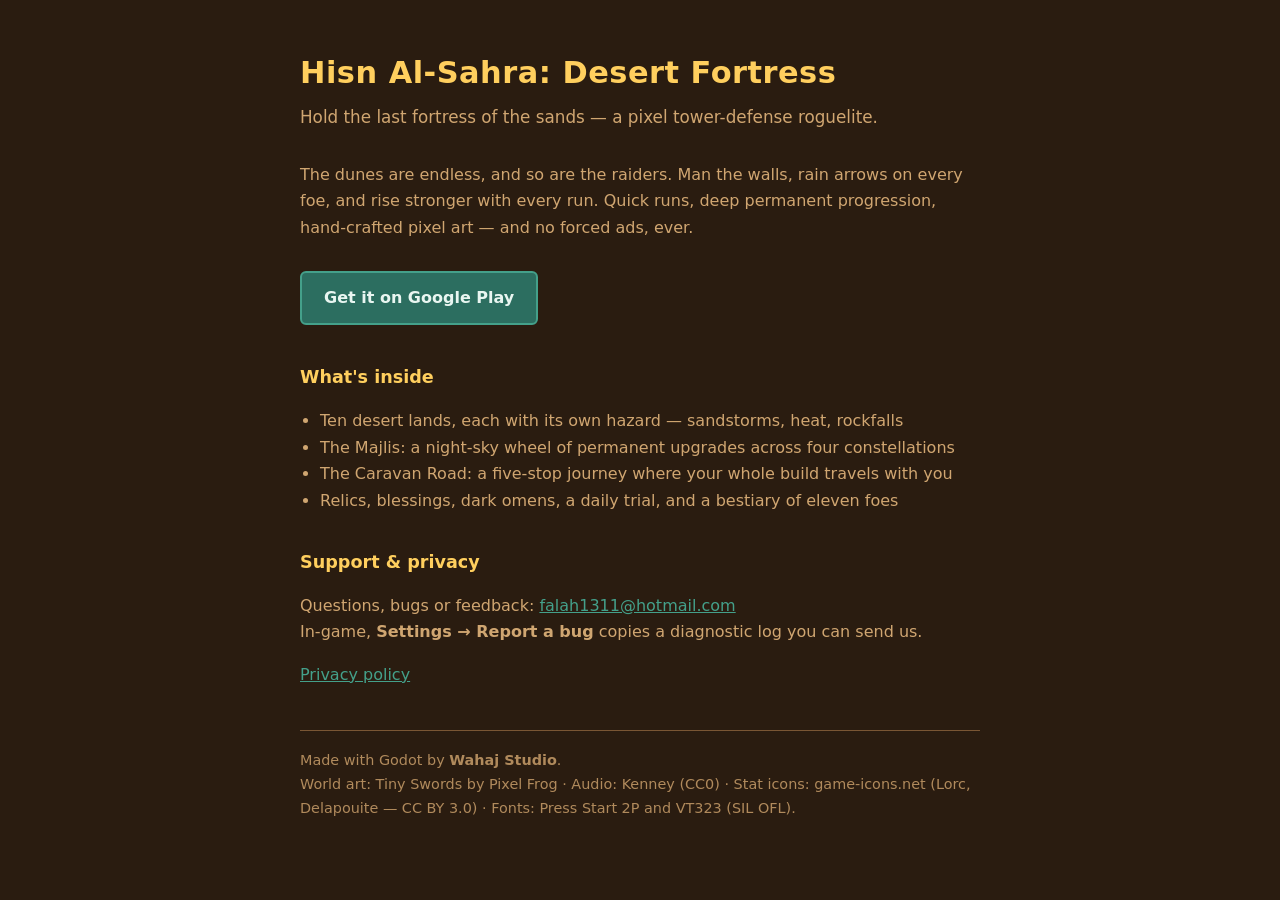
==== index.html @ 7610f56d "Add files via upload" ====
<!DOCTYPE html>
<html lang="en">
<head>
<meta charset="utf-8">
<meta name="viewport" content="width=device-width, initial-scale=1">
<title>Hisn Al-Sahra: Desert Fortress — Wahaj Studio</title>
<meta name="description" content="Hold the last fortress of the sands — a pixel tower-defense roguelite for Android by Wahaj Studio.">
<style>
  :root { color-scheme: dark; }
  body { margin:0; background:#2a1c10; color:#e9c794;
         font-family: system-ui,-apple-system,"Segoe UI",Roboto,sans-serif;
         line-height:1.65; }
  .wrap { max-width:680px; margin:0 auto; padding:48px 22px 64px; }
  h1 { font-size:1.9rem; margin:0 0 6px; color:#ffcf5e; letter-spacing:.5px; }
  .tag { color:#d0a671; font-size:1.05rem; margin:0 0 30px; }
  h2 { font-size:1.1rem; margin:34px 0 10px; color:#ffcf5e; }
  p, li { color:#d0a671; }
  ul { padding-left:20px; }
  a { color:#44a08a; }
  a:hover { color:#5dcaa5; }
  .cta { display:inline-block; margin:14px 0 4px; padding:12px 22px;
         background:#2c6e60; color:#e9f6f1; text-decoration:none;
         border:2px solid #44a08a; border-radius:6px; font-weight:600; }
  .cta:hover { background:#38897a; color:#fff; }
  footer { margin-top:42px; padding-top:18px; border-top:1px solid #7a5634;
           font-size:.9rem; color:#b08a5c; }
</style>
</head>
<body>
<div class="wrap">
  <h1>Hisn Al-Sahra: Desert Fortress</h1>
  <p class="tag">Hold the last fortress of the sands — a pixel tower-defense roguelite.</p>

  <p>The dunes are endless, and so are the raiders. Man the walls, rain arrows on
  every foe, and rise stronger with every run. Quick runs, deep permanent
  progression, hand-crafted pixel art — and no forced ads, ever.</p>

  <a class="cta" href="https://play.google.com/store/apps/details?id=com.wahajstudio.hisnalsahra">Get it on Google Play</a>

  <h2>What's inside</h2>
  <ul>
    <li>Ten desert lands, each with its own hazard — sandstorms, heat, rockfalls</li>
    <li>The Majlis: a night-sky wheel of permanent upgrades across four constellations</li>
    <li>The Caravan Road: a five-stop journey where your whole build travels with you</li>
    <li>Relics, blessings, dark omens, a daily trial, and a bestiary of eleven foes</li>
  </ul>

  <h2>Support &amp; privacy</h2>
  <p>Questions, bugs or feedback: <a href="mailto:falah1311@hotmail.com">falah1311@hotmail.com</a><br>
  In-game, <strong>Settings → Report a bug</strong> copies a diagnostic log you can send us.</p>
  <p><a href="privacy.html">Privacy policy</a></p>

  <footer>
    Made with Godot by <strong>Wahaj Studio</strong>.<br>
    World art: Tiny Swords by Pixel Frog · Audio: Kenney (CC0) ·
    Stat icons: game-icons.net (Lorc, Delapouite — CC BY 3.0) ·
    Fonts: Press Start 2P and VT323 (SIL OFL).
  </footer>
</div>
</body>
</html>
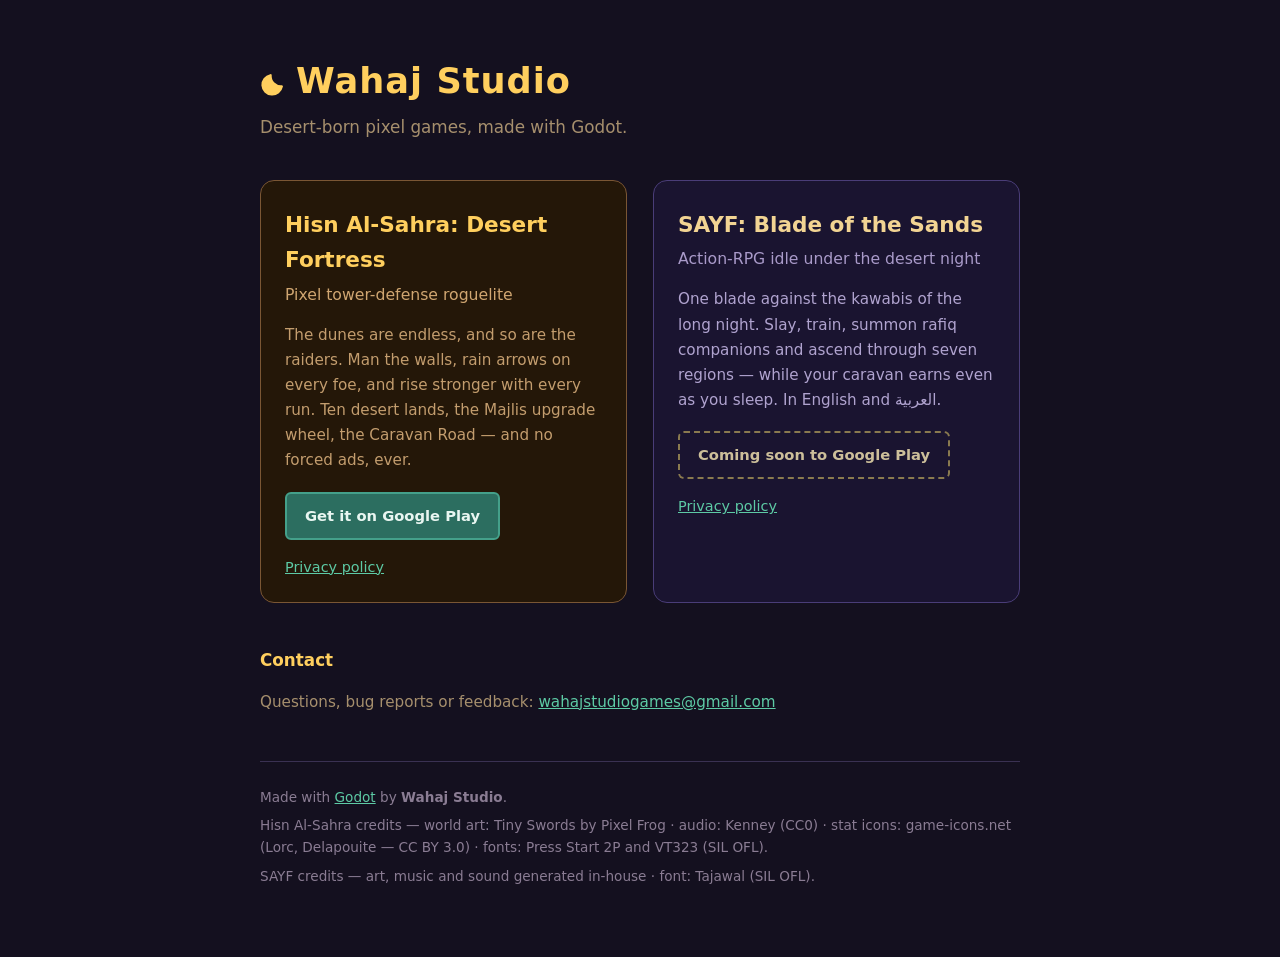
==== commit a389d9fe: "Wahaj Studio hub: both games on the landing page, SAYF privacy policy index.html becomes the studio " ====
--- a/index.html
+++ b/index.html
@@ -3,58 +3,101 @@
 <head>
 <meta charset="utf-8">
 <meta name="viewport" content="width=device-width, initial-scale=1">
-<title>Hisn Al-Sahra: Desert Fortress — Wahaj Studio</title>
-<meta name="description" content="Hold the last fortress of the sands — a pixel tower-defense roguelite for Android by Wahaj Studio.">
+<title>Wahaj Studio</title>
+<meta name="description" content="Wahaj Studio — desert-born pixel games made with Godot: Hisn Al-Sahra and SAYF: Blade of the Sands.">
 <style>
   :root { color-scheme: dark; }
-  body { margin:0; background:#2a1c10; color:#e9c794;
+  body { margin:0; background:#14101f; color:#d9c7a6;
          font-family: system-ui,-apple-system,"Segoe UI",Roboto,sans-serif;
          line-height:1.65; }
-  .wrap { max-width:680px; margin:0 auto; padding:48px 22px 64px; }
-  h1 { font-size:1.9rem; margin:0 0 6px; color:#ffcf5e; letter-spacing:.5px; }
-  .tag { color:#d0a671; font-size:1.05rem; margin:0 0 30px; }
-  h2 { font-size:1.1rem; margin:34px 0 10px; color:#ffcf5e; }
-  p, li { color:#d0a671; }
-  ul { padding-left:20px; }
-  a { color:#44a08a; }
-  a:hover { color:#5dcaa5; }
-  .cta { display:inline-block; margin:14px 0 4px; padding:12px 22px;
-         background:#2c6e60; color:#e9f6f1; text-decoration:none;
-         border:2px solid #44a08a; border-radius:6px; font-weight:600; }
+  .wrap { max-width:760px; margin:0 auto; padding:52px 22px 64px; }
+
+  header h1 { font-size:2.2rem; margin:0 0 4px; color:#ffcf5e; letter-spacing:1px; }
+  header .tag { color:#a68f6d; font-size:1.05rem; margin:0 0 8px; }
+  .crescent { display:inline-block; vertical-align:-4px; margin-right:10px; }
+
+  .games { display:grid; gap:26px; margin-top:38px; }
+  @media (min-width:640px) { .games { grid-template-columns:1fr 1fr; } }
+
+  .card { border-radius:14px; padding:26px 24px 22px; border:1px solid; }
+  .card h2 { margin:0 0 4px; font-size:1.35rem; }
+  .card .sub { font-size:.98rem; margin:0 0 14px; }
+  .card p { font-size:.95rem; }
+  .card .links { margin-top:16px; }
+
+  .hisn { background:#241708; border-color:#7a5634; }
+  .hisn h2 { color:#ffcf5e; }
+  .hisn .sub { color:#d0a671; }
+  .hisn p { color:#c39d6e; }
+
+  .sayf { background:#1a1430; border-color:#4a3d78; }
+  .sayf h2 { color:#f2d493; }
+  .sayf .sub { color:#a99ac9; }
+  .sayf p { color:#b0a3cf; }
+
+  a { color:#5dcaa5; }
+  a:hover { color:#7fe4c0; }
+  .cta { display:inline-block; margin:2px 8px 6px 0; padding:10px 18px;
+         color:#e9f6f1; text-decoration:none; border-radius:6px;
+         font-weight:600; font-size:.92rem; border:2px solid #44a08a;
+         background:#2c6e60; }
   .cta:hover { background:#38897a; color:#fff; }
-  footer { margin-top:42px; padding-top:18px; border-top:1px solid #7a5634;
-           font-size:.9rem; color:#b08a5c; }
+  .soon { display:inline-block; margin:2px 8px 6px 0; padding:10px 18px;
+          color:#cdbf9a; border-radius:6px; font-weight:600; font-size:.92rem;
+          border:2px dashed #8a7a4f; background:transparent; }
+  .plink { display:block; margin-top:10px; font-size:.9rem; }
+
+  h3.about { font-size:1.05rem; margin:44px 0 8px; color:#ffcf5e; }
+  .about-p { color:#a68f6d; font-size:.95rem; }
+
+  footer { margin-top:46px; padding-top:18px; border-top:1px solid #3a3152;
+           font-size:.85rem; color:#8a7c93; }
+  footer p { margin:6px 0; }
 </style>
 </head>
 <body>
 <div class="wrap">
-  <h1>Hisn Al-Sahra: Desert Fortress</h1>
-  <p class="tag">Hold the last fortress of the sands — a pixel tower-defense roguelite.</p>
+  <header>
+    <h1><svg class="crescent" width="26" height="26" viewBox="0 0 24 24" aria-hidden="true"><path d="M20 13.2A8.6 8.6 0 0 1 10.8 4a1 1 0 0 0-1.4-1.1A10 10 0 1 0 21.1 14.6 1 1 0 0 0 20 13.2Z" fill="#ffcf5e"/></svg>Wahaj Studio</h1>
+    <p class="tag">Desert-born pixel games, made with Godot.</p>
+  </header>
 
-  <p>The dunes are endless, and so are the raiders. Man the walls, rain arrows on
-  every foe, and rise stronger with every run. Quick runs, deep permanent
-  progression, hand-crafted pixel art — and no forced ads, ever.</p>
+  <div class="games">
+    <section class="card hisn">
+      <h2>Hisn Al-Sahra: Desert Fortress</h2>
+      <p class="sub">Pixel tower-defense roguelite</p>
+      <p>The dunes are endless, and so are the raiders. Man the walls, rain
+      arrows on every foe, and rise stronger with every run. Ten desert lands,
+      the Majlis upgrade wheel, the Caravan Road — and no forced ads, ever.</p>
+      <div class="links">
+        <a class="cta" href="https://play.google.com/store/apps/details?id=com.wahajstudio.hisnalsahra">Get it on Google Play</a>
+        <a class="plink" href="privacy.html">Privacy policy</a>
+      </div>
+    </section>
 
-  <a class="cta" href="https://play.google.com/store/apps/details?id=com.wahajstudio.hisnalsahra">Get it on Google Play</a>
+    <section class="card sayf">
+      <h2>SAYF: Blade of the Sands</h2>
+      <p class="sub">Action-RPG idle under the desert night</p>
+      <p>One blade against the kawabis of the long night. Slay, train, summon
+      rafiq companions and ascend through seven regions — while your caravan
+      earns even as you sleep. In English and العربية.</p>
+      <div class="links">
+        <span class="soon">Coming soon to Google Play</span>
+        <a class="plink" href="sayf-privacy.html">Privacy policy</a>
+      </div>
+    </section>
+  </div>
 
-  <h2>What's inside</h2>
-  <ul>
-    <li>Ten desert lands, each with its own hazard — sandstorms, heat, rockfalls</li>
-    <li>The Majlis: a night-sky wheel of permanent upgrades across four constellations</li>
-    <li>The Caravan Road: a five-stop journey where your whole build travels with you</li>
-    <li>Relics, blessings, dark omens, a daily trial, and a bestiary of eleven foes</li>
-  </ul>
-
-  <h2>Support &amp; privacy</h2>
-  <p>Questions, bugs or feedback: <a href="mailto:falah1311@hotmail.com">falah1311@hotmail.com</a><br>
-  In-game, <strong>Settings → Report a bug</strong> copies a diagnostic log you can send us.</p>
-  <p><a href="privacy.html">Privacy policy</a></p>
+  <h3 class="about">Contact</h3>
+  <p class="about-p">Questions, bug reports or feedback:
+  <a href="mailto:wahajstudiogames@gmail.com">wahajstudiogames@gmail.com</a></p>
 
   <footer>
-    Made with Godot by <strong>Wahaj Studio</strong>.<br>
-    World art: Tiny Swords by Pixel Frog · Audio: Kenney (CC0) ·
-    Stat icons: game-icons.net (Lorc, Delapouite — CC BY 3.0) ·
-    Fonts: Press Start 2P and VT323 (SIL OFL).
+    <p>Made with <a href="https://godotengine.org">Godot</a> by <strong>Wahaj Studio</strong>.</p>
+    <p>Hisn Al-Sahra credits — world art: Tiny Swords by Pixel Frog · audio: Kenney (CC0) ·
+    stat icons: game-icons.net (Lorc, Delapouite — CC BY 3.0) ·
+    fonts: Press Start 2P and VT323 (SIL OFL).</p>
+    <p>SAYF credits — art, music and sound generated in-house · font: Tajawal (SIL OFL).</p>
   </footer>
 </div>
 </body>
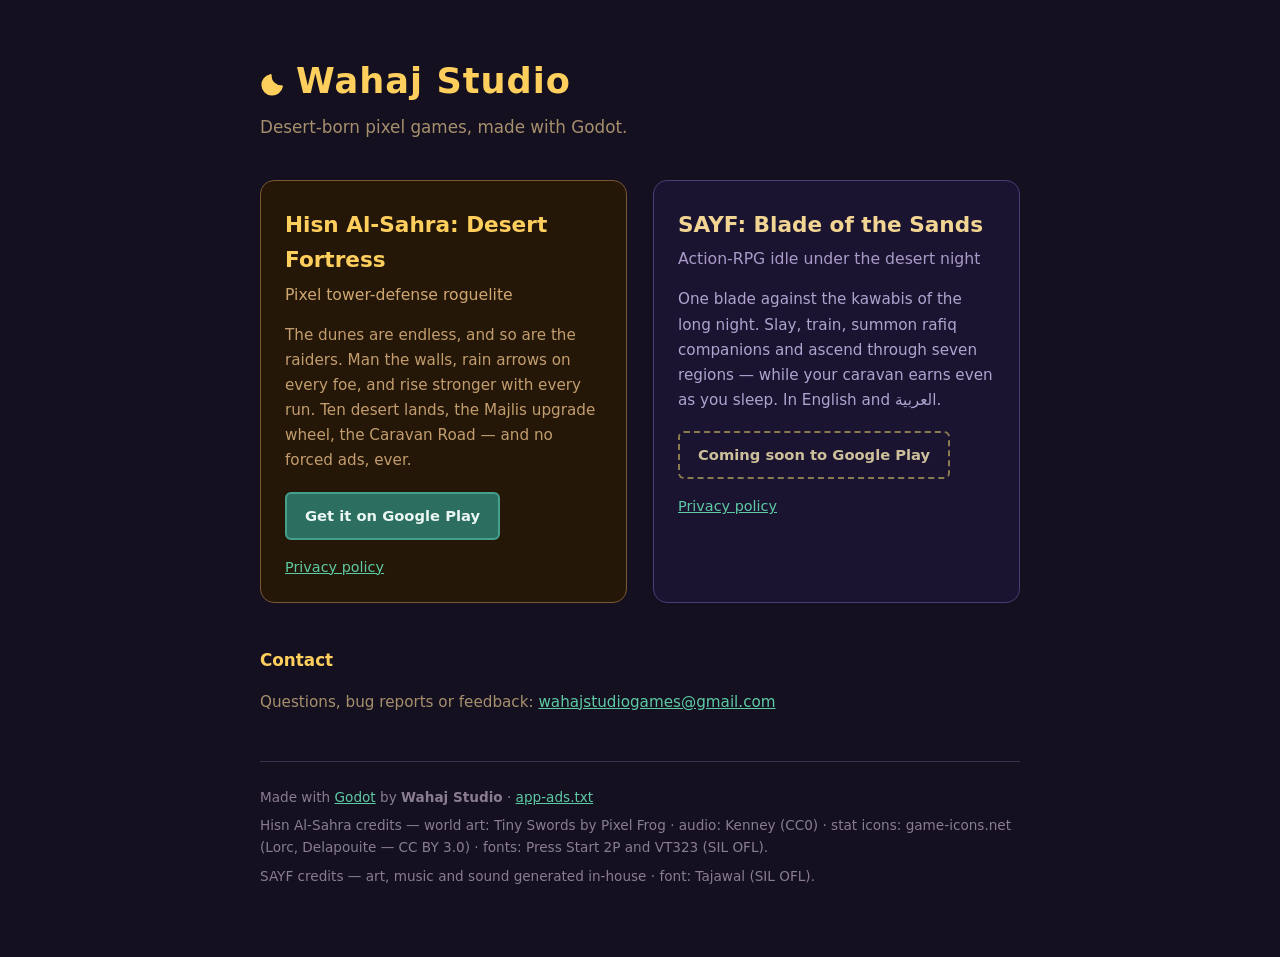
==== commit 6aca40f4: "Link app-ads.txt from the footer; serve the site without Jekyll Co-Authored-By: Claude Fable 5 <nore" ====
--- a/index.html
+++ b/index.html
@@ -93,7 +93,8 @@
   <a href="mailto:wahajstudiogames@gmail.com">wahajstudiogames@gmail.com</a></p>
 
   <footer>
-    <p>Made with <a href="https://godotengine.org">Godot</a> by <strong>Wahaj Studio</strong>.</p>
+    <p>Made with <a href="https://godotengine.org">Godot</a> by <strong>Wahaj Studio</strong>
+    · <a href="app-ads.txt">app-ads.txt</a></p>
     <p>Hisn Al-Sahra credits — world art: Tiny Swords by Pixel Frog · audio: Kenney (CC0) ·
     stat icons: game-icons.net (Lorc, Delapouite — CC BY 3.0) ·
     fonts: Press Start 2P and VT323 (SIL OFL).</p>
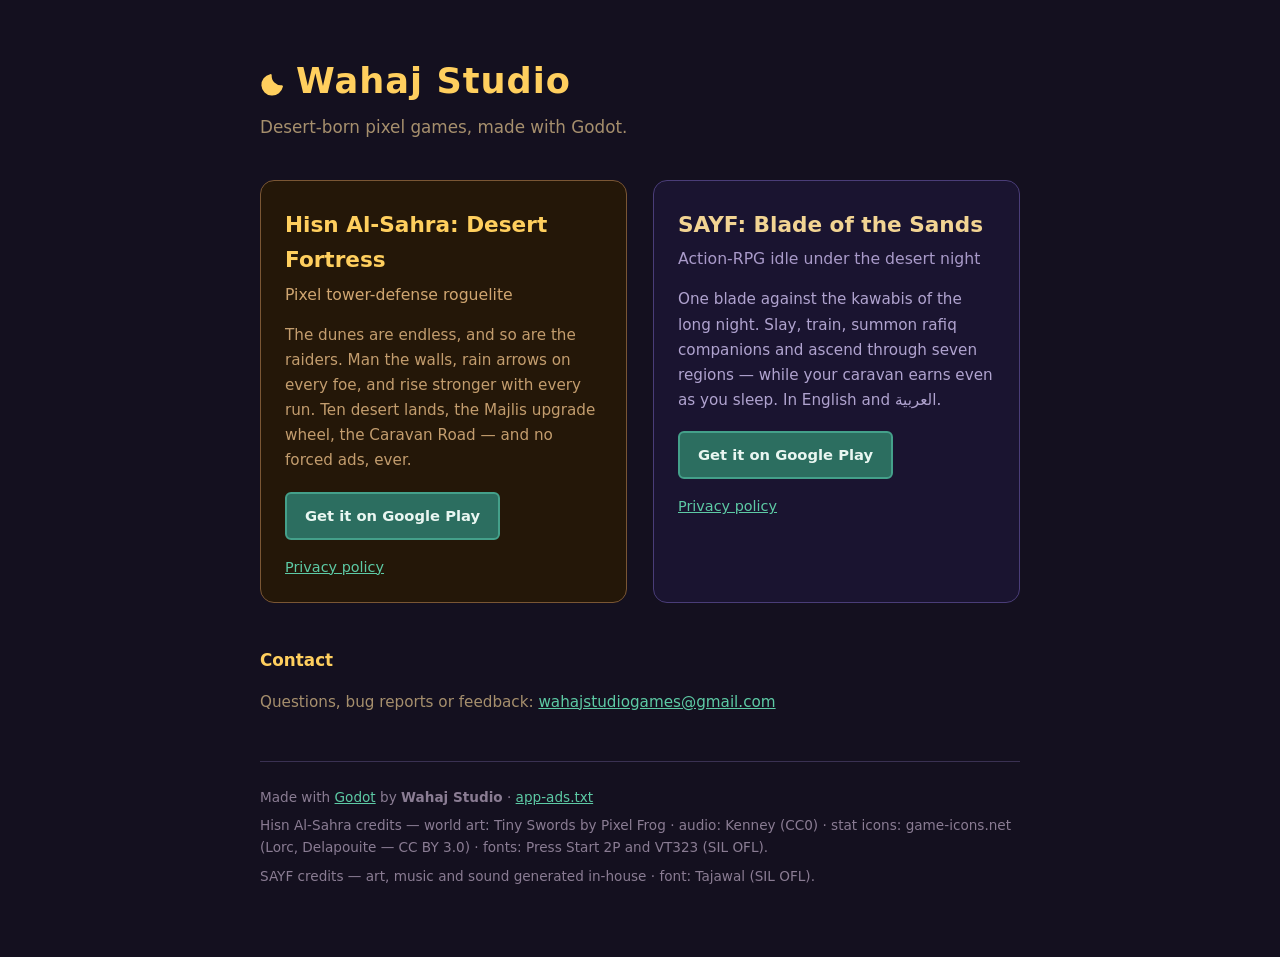
==== commit e888e64a: "SAYF is live — real Google Play button on the studio page Co-Authored-By: Claude Fable 5 <noreply@an" ====
--- a/index.html
+++ b/index.html
@@ -82,7 +82,7 @@
       rafiq companions and ascend through seven regions — while your caravan
       earns even as you sleep. In English and العربية.</p>
       <div class="links">
-        <span class="soon">Coming soon to Google Play</span>
+        <a class="cta" href="https://play.google.com/store/apps/details?id=com.Wahajstudio.sayf">Get it on Google Play</a>
         <a class="plink" href="sayf-privacy.html">Privacy policy</a>
       </div>
     </section>
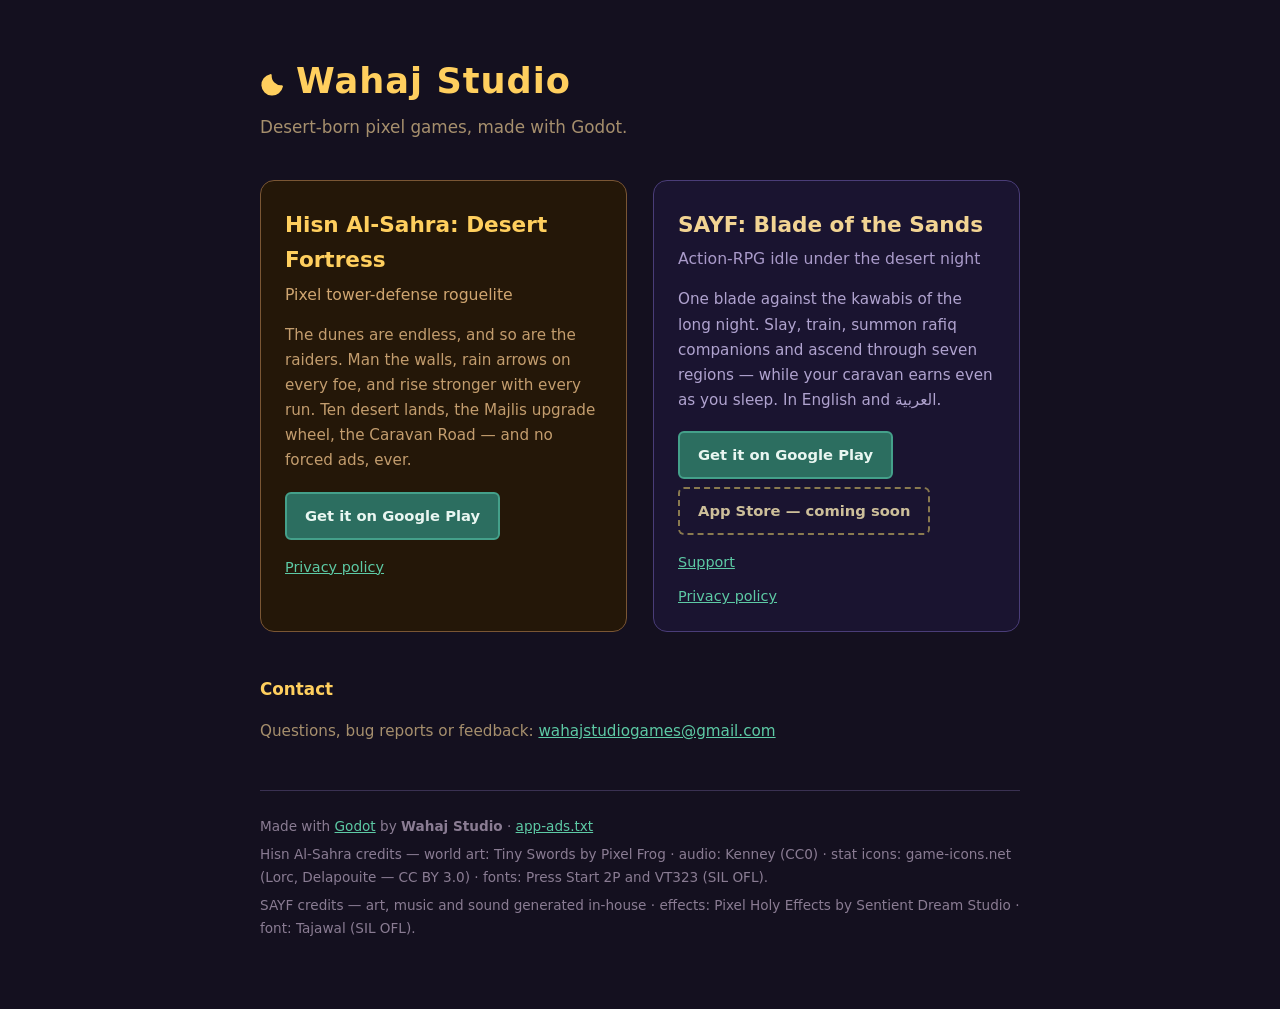
==== commit 90ff4b00: "SAYF: support page, App Store-ready privacy policy, effects credit - sayf-support.html: contact, res" ====
--- a/index.html
+++ b/index.html
@@ -83,6 +83,8 @@
       earns even as you sleep. In English and العربية.</p>
       <div class="links">
         <a class="cta" href="https://play.google.com/store/apps/details?id=com.Wahajstudio.sayf">Get it on Google Play</a>
+        <span class="soon">App Store — coming soon</span>
+        <a class="plink" href="sayf-support.html">Support</a>
         <a class="plink" href="sayf-privacy.html">Privacy policy</a>
       </div>
     </section>
@@ -98,7 +100,7 @@
     <p>Hisn Al-Sahra credits — world art: Tiny Swords by Pixel Frog · audio: Kenney (CC0) ·
     stat icons: game-icons.net (Lorc, Delapouite — CC BY 3.0) ·
     fonts: Press Start 2P and VT323 (SIL OFL).</p>
-    <p>SAYF credits — art, music and sound generated in-house · font: Tajawal (SIL OFL).</p>
+    <p>SAYF credits — art, music and sound generated in-house · effects: Pixel Holy Effects by Sentient Dream Studio · font: Tajawal (SIL OFL).</p>
   </footer>
 </div>
 </body>
